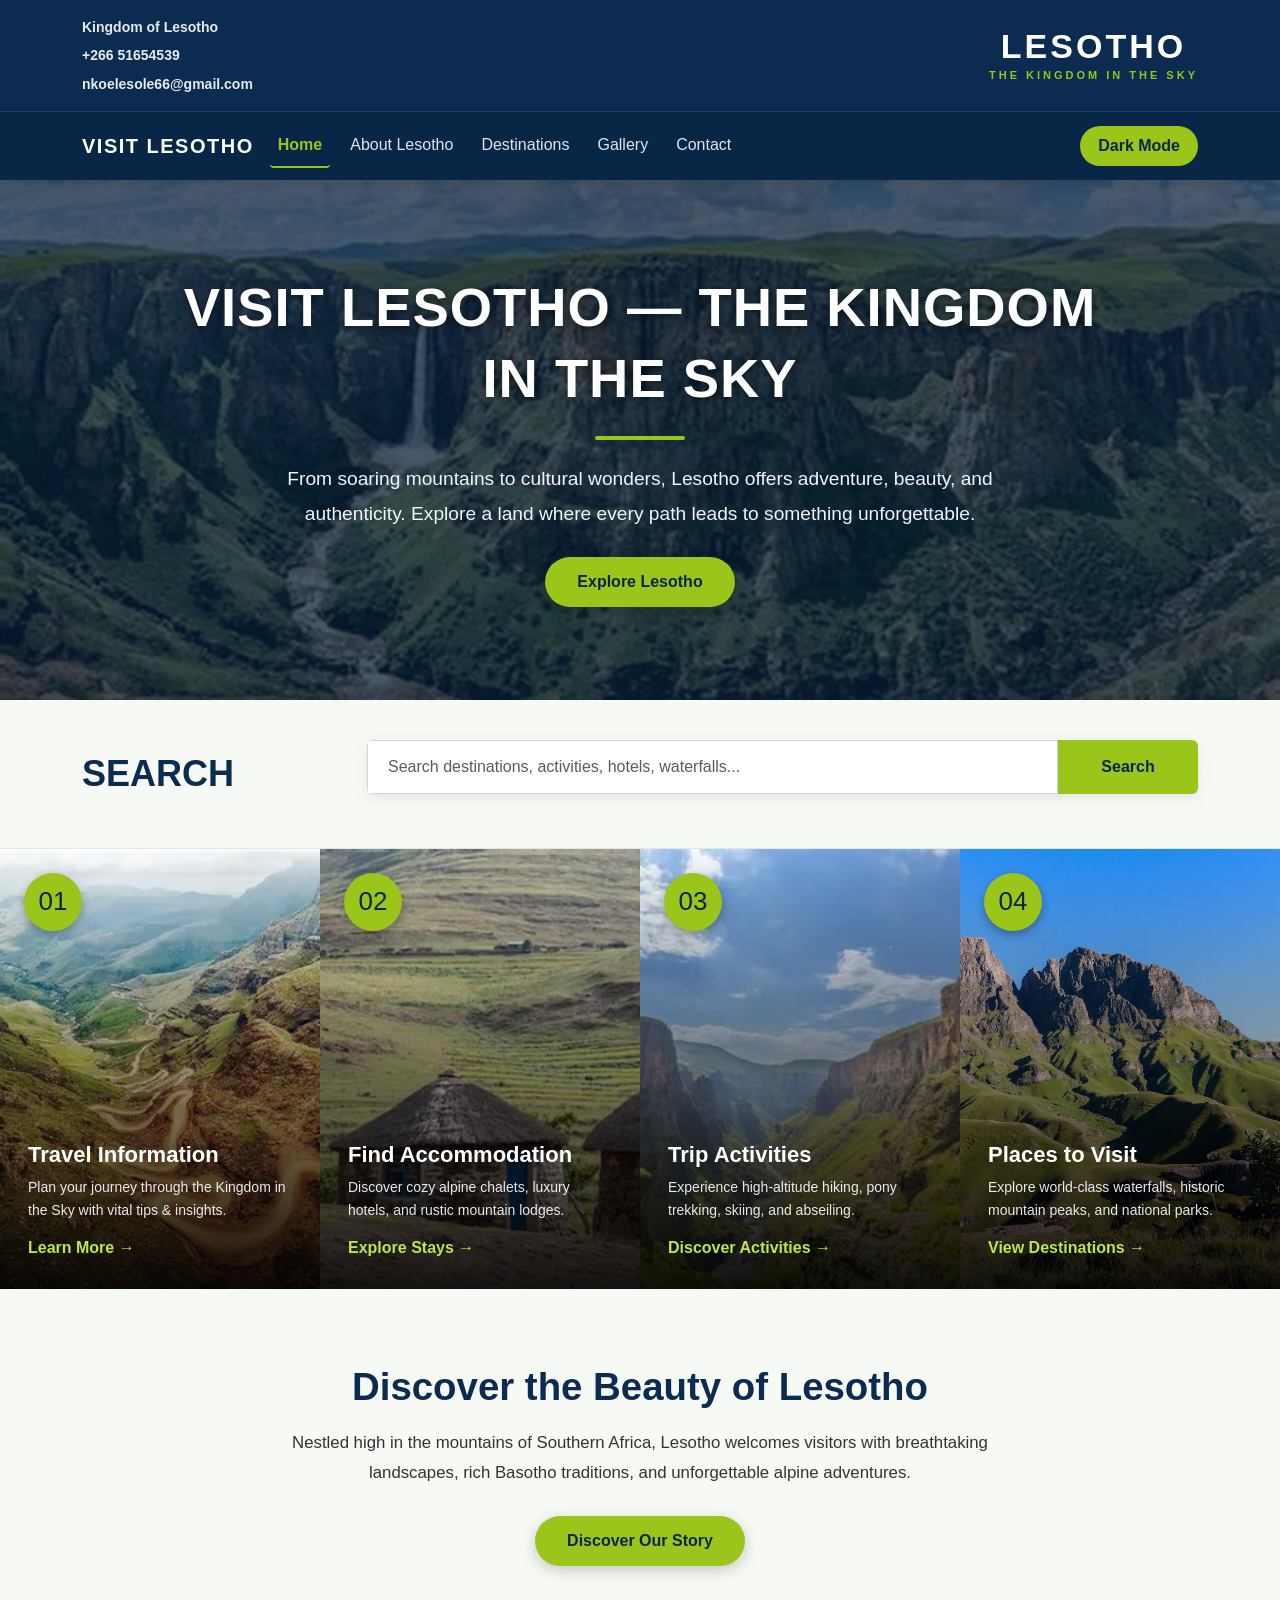
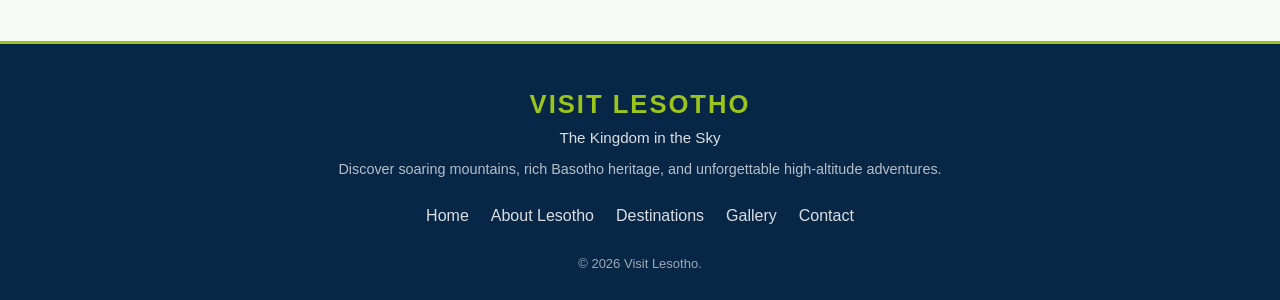
==== index.html @ ce3b3752 "Add files via upload" ====
<!DOCTYPE html>
<html lang="en">

<head>
    <meta charset="UTF-8">
    <meta name="viewport" content="width=device-width, initial-scale=1.0">
    <title>Visit Lesotho | The Kingdom in the Sky</title>

    <link href="https://cdn.jsdelivr.net/npm/bootstrap@5.3.3/dist/css/bootstrap.min.css" rel="stylesheet">

 
    <link rel="stylesheet" href="style.css">
</head>

<body>


    <header class="top-header">
        <div class="container">
            <div class="contact-info">
                <span><strong> Kingdom of Lesotho</strong></span>
                <span><strong>+266 51654539</strong></span>
                <span><strong>nkoelesole66@gmail.com</strong></span>
            </div>

            <div class="logo">
                <h1>LESOTHO</h1>
                <p>THE KINGDOM IN THE SKY</p>
            </div>
        </div>
    </header>

    <nav class="navbar navbar-expand-lg navbar-dark">
        <div class="container">
            <a class="navbar-brand" href="index.html">
                VISIT LESOTHO
            </a>

            <button class="navbar-toggler"
                    type="button"
                    data-bs-toggle="collapse"
                    data-bs-target="#mainNavbar"
                    aria-controls="mainNavbar"
                    aria-expanded="false"
                    aria-label="Toggle navigation">
                <span class="navbar-toggler-icon"></span>
            </button>

            <div class="collapse navbar-collapse" id="mainNavbar">
                <ul class="navbar-nav me-auto">
                    <li class="nav-item">
                        <a class="nav-link active" href="index.html">Home</a>
                    </li>
                    <li class="nav-item">
                        <a class="nav-link" href="about.html">About Lesotho</a>
                    </li>
                    <li class="nav-item">
                        <a class="nav-link" href="destinations.html">Destinations</a>
                    </li>
                    <li class="nav-item">
                        <a class="nav-link" href="gallery.html">Gallery</a>
                    </li>
                    <li class="nav-item">
                        <a class="nav-link" href="contact.html">Contact</a>
                    </li>
                </ul>

                <button id="themeToggle" class="btn theme-btn" type="button" aria-label="Toggle dark and light display modes">
                    Dark Mode
                </button>
            </div>
        </div>
    </nav>

    
    <main>


        <section class="hero-section">
            <div class="hero-content">
                <h2>VISIT LESOTHO — THE KINGDOM IN THE SKY</h2>
                <div class="heading-line"></div>
                <p>
                    From soaring mountains to cultural wonders, Lesotho offers adventure, beauty, and authenticity.
                    Explore a land where every path leads to something unforgettable.
                </p>
                <a href="destinations.html" class="btn explore-btn">Explore Lesotho</a>
            </div>
        </section>

        <section class="search-section">
            <div class="container">
                <div class="row align-items-center g-4">
                    <div class="col-lg-3 text-lg-start text-center">
                        <h2>SEARCH</h2>
                    </div>

                    <div class="col-lg-9">
                        <form id="searchForm" class="search-form">
                            <input type="search"
                                   id="searchInput"
                                   class="form-control"
                                   placeholder="Search destinations, activities, hotels, waterfalls..."
                                   aria-label="Search destinations and activities">

                            <button type="submit" class="btn search-btn">
                                Search
                            </button>
                        </form>

                        <div id="searchMessage" aria-live="polite"></div>
                    </div>
                </div>
            </div>
        </section>

       
        <section class="services-section">
            <div class="container-fluid p-0">
                <div class="row g-0">

                    <div class="col-12 col-sm-6 col-lg-3">
                        <article class="service-card">
                            <img src="OIP (2).webp" alt="Majestic mountains and scenic landscapes in Lesotho">
                            <div class="service-overlay">
                                <span class="service-icon">01</span>
                                <h3>Travel Information</h3>
                                <p>Plan your journey through the Kingdom in the Sky with vital tips &amp; insights.</p>
                                <a href="about.html" class="service-link">Learn More &rarr;</a>
                            </div>
                        </article>
                    </div>

                  
                    <div class="col-12 col-sm-6 col-lg-3">
                        <article class="service-card">
                            <img src="OIP (3).webp" alt="Comfortable hotel accommodation and mountain lodges in Lesotho">
                            <div class="service-overlay">
                                <span class="service-icon">02</span>
                                <h3>Find Accommodation</h3>
                                <p>Discover cozy alpine chalets, luxury hotels, and rustic mountain lodges.</p>
                                <a href="contact.html?destination=Accommodation" class="service-link">Explore Stays &rarr;</a>
                            </div>
                        </article>
                    </div>

                  
                    <div class="col-12 col-sm-6 col-lg-3">
                        <article class="service-card">
                            <img src="OIP.webp" alt="Outdoor hiking adventure in the Maluti mountains">
                            <div class="service-overlay">
                                <span class="service-icon">03</span>
                                <h3>Trip Activities</h3>
                                <p>Experience high-altitude hiking, pony trekking, skiing, and abseiling.</p>
                                <a href="destinations.html" class="service-link">Discover Activities &rarr;</a>
                            </div>
                        </article>
                    </div>

                 
                    <div class="col-12 col-sm-6 col-lg-3">
                        <article class="service-card">
                            <img src="Mountain-landscape-in-Lesotho.jpg" alt="Spectacular panoramic mountain landscape in Lesotho">
                            <div class="service-overlay">
                                <span class="service-icon">04</span>
                                <h3>Places to Visit</h3>
                                <p>Explore world-class waterfalls, historic mountain peaks, and national parks.</p>
                                <a href="destinations.html" class="service-link">View Destinations &rarr;</a>
                            </div>
                        </article>
                    </div>

                </div>
            </div>
        </section>

     
        <section class="welcome-section">
            <div class="container">
                <h2>Discover the Beauty of Lesotho</h2>
                <p>
                    Nestled high in the mountains of Southern Africa, Lesotho welcomes visitors with breathtaking landscapes,
                    rich Basotho traditions, and unforgettable alpine adventures.
                </p>
                <a href="about.html" class="btn explore-btn">Discover Our Story</a>
            </div>
        </section>

    </main>

   
    <footer class="footer">
        <div class="container">
            <h3>VISIT LESOTHO</h3>
            <p class="footer-tagline">The Kingdom in the Sky</p>
            <p class="footer-desc">
                Discover soaring mountains, rich Basotho heritage, and unforgettable high-altitude adventures.
            </p>

            <div class="footer-links">
                <a href="index.html">Home</a>
                <a href="about.html">About Lesotho</a>
                <a href="destinations.html">Destinations</a>
                <a href="gallery.html">Gallery</a>
                <a href="contact.html">Contact</a>
            </div>

            <p class="copyright">
                &copy; 2026 Visit Lesotho.
            </p>
        </div>
    </footer>

    
    <script src="https://cdn.jsdelivr.net/npm/bootstrap@5.3.3/dist/js/bootstrap.bundle.min.js"></script>

   
    <script src="script.js"></script>

</body>
</html>
---- style.css ----
:root {
    --primary-color: #0b2b50;
    --primary-dark: #082747;
    --primary-light: #164273;
    --accent-color: #9bc51b;
    --accent-hover: #82a813;
    --accent-light: #b9e94b;
    --text-color: #333333;
    --text-muted: #666666;
    --bg-color: #ffffff;
    --bg-alt: #f7f9f5;
    --card-bg: #ffffff;
    --card-border: rgba(0, 0, 0, 0.08);
    --input-bg: #ffffff;
    --input-border: #ced4da;
    --info-box-bg: #e8f1fa;
    --info-box-border: #0b2b50;
    --shadow: 0 4px 15px rgba(0, 0, 0, 0.08);
    --shadow-hover: 0 8px 25px rgba(0, 0, 0, 0.15);
    --radius: 10px;
    --transition: all 0.3s ease;
}


body.dark-mode {
    --primary-color: #082747;
    --primary-dark: #051a30;
    --primary-light: #123456;
    --text-color: #f1f5f9;
    --text-muted: #94a3b8;
    --bg-color: #0d1721;
    --bg-alt: #132232;
    --card-bg: #172635;
    --card-border: rgba(255, 255, 255, 0.08);
    --input-bg: #1f3246;
    --input-border: #334d66;
    --info-box-bg: #1a2f44;
    --info-box-border: #9bc51b;
    --shadow: 0 4px 15px rgba(0, 0, 0, 0.4);
    --shadow-hover: 0 8px 25px rgba(0, 0, 0, 0.6);
}

* {
    box-sizing: border-box;
}

html {
    scroll-behavior: smooth;
}

body {
    margin: 0;
    font-family: -apple-system, BlinkMacSystemFont, "Segoe UI", Roboto, "Helvetica Neue", Arial, sans-serif;
    color: var(--text-color);
    background-color: var(--bg-color);
    line-height: 1.6;
    transition: background-color 0.3s ease, color 0.3s ease;
}

img {
    max-width: 100%;
    height: auto;
}

a {
    color: var(--primary-color);
    text-decoration: none;
    transition: var(--transition);
}

body.dark-mode a {
    color: var(--accent-light);
}

a:hover {
    color: var(--accent-color);
}


.top-header {
    background: var(--primary-color);
    color: #ffffff;
    padding: 16px 0;
    border-bottom: 1px solid rgba(255, 255, 255, 0.1);
}

.top-header .container {
    display: flex;
    justify-content: space-between;
    align-items: center;
    gap: 20px;
    flex-wrap: wrap;
}

.contact-info {
    display: flex;
    flex-direction: column;
    gap: 6px;
    font-size: 14px;
}

.contact-info span {
    display: inline-flex;
    align-items: center;
    gap: 8px;
    color: rgba(255, 255, 255, 0.9);
}

.logo {
    text-align: center;
}

.logo h1 {
    font-size: 34px;
    font-weight: 800;
    margin: 0;
    letter-spacing: 3px;
    color: #ffffff;
}

.logo p {
    font-size: 11px;
    letter-spacing: 3px;
    color: var(--accent-color);
    margin: 0;
    font-weight: 600;
    text-transform: uppercase;
}


.navbar {
    background-color: var(--primary-dark) !important;
    padding: 12px 0;
    box-shadow: 0 2px 10px rgba(0, 0, 0, 0.15);
    position: sticky;
    top: 0;
    z-index: 1000;
}

.navbar-brand {
    font-weight: 800;
    letter-spacing: 1.5px;
    color: #ffffff !important;
    font-size: 1.25rem;
    display: inline-flex;
    align-items: center;
    gap: 8px;
}

.navbar .nav-link {
    color: rgba(255, 255, 255, 0.88) !important;
    margin-right: 12px;
    font-weight: 500;
    padding: 8px 14px;
    border-radius: 4px;
    transition: var(--transition);
}

.navbar .nav-link:hover {
    color: var(--accent-color) !important;
}

.navbar .nav-link.active {
    color: var(--accent-color) !important;
    font-weight: 700;
    border-bottom: 2px solid var(--accent-color);
}

.theme-btn {
    background: var(--accent-color);
    color: var(--primary-dark);
    font-weight: 700;
    border: none;
    padding: 8px 18px;
    border-radius: 20px;
    transition: var(--transition);
    cursor: pointer;
}

.theme-btn:hover {
    background: #ffffff;
    color: var(--primary-dark);
    transform: translateY(-2px);
    box-shadow: 0 4px 10px rgba(0, 0, 0, 0.15);
}

body.dark-mode .theme-btn {
    background: #ffffff;
    color: var(--primary-dark);
}

body.dark-mode .theme-btn:hover {
    background: var(--accent-color);
    color: var(--primary-dark);
}

.hero-section,
.home-hero,
.about-hero,
.destination-hero,
.gallery-hero,
.contact-hero {
    position: relative;
    background-size: cover;
    background-position: center;
    display: flex;
    align-items: center;
    justify-content: center;
    text-align: center;
    color: #ffffff;
    padding: 70px 20px;
}

.hero-section,
.home-hero {
    min-height: 520px;
    background-image: linear-gradient(rgba(5, 28, 58, 0.72), rgba(5, 28, 58, 0.72)), url('OIP (1).webp');
}

.about-hero {
    min-height: 380px;
    background-image: linear-gradient(rgba(5, 28, 58, 0.7), rgba(5, 28, 58, 0.7)), url('Lesotho.webp');
}

.destination-hero {
    min-height: 380px;
    background-image: linear-gradient(rgba(5, 28, 58, 0.7), rgba(5, 28, 58, 0.7)), url('R.jpg');
}

.gallery-hero {
    min-height: 340px;
    background-image: linear-gradient(rgba(5, 28, 58, 0.7), rgba(5, 28, 58, 0.7)), url('Mountain-landscape-in-Lesotho.jpg');
}

.contact-hero {
    min-height: 340px;
    background-image: linear-gradient(rgba(5, 28, 58, 0.7), rgba(5, 28, 58, 0.7)), url('avani.jpg');
}

.hero-content {
    max-width: 950px;
    z-index: 2;
}

.hero-section h1,
.hero-section h2,
.about-hero h1,
.destination-hero h1,
.gallery-hero h1,
.contact-hero h1 {
    font-size: clamp(2rem, 4.5vw, 3.4rem);
    font-weight: 800;
    line-height: 1.3;
    letter-spacing: 1px;
    color: #ffffff;
    text-shadow: 0 2px 8px rgba(0, 0, 0, 0.5);
}

.heading-line {
    width: 90px;
    height: 4px;
    background: var(--accent-color);
    margin: 22px auto;
    border-radius: 2px;
}

.hero-content p,
.lead-subtitle {
    font-size: clamp(1rem, 2vw, 1.2rem);
    line-height: 1.8;
    max-width: 750px;
    margin: 0 auto 25px;
    color: #f1f5f9;
}

.explore-btn {
    background: var(--accent-color);
    color: var(--primary-dark);
    padding: 13px 32px;
    font-weight: 700;
    border-radius: 25px;
    transition: var(--transition);
    display: inline-block;
    border: none;
    box-shadow: 0 4px 15px rgba(0, 0, 0, 0.2);
}

.explore-btn:hover {
    background: #ffffff;
    color: var(--primary-dark);
    transform: translateY(-3px);
    box-shadow: 0 6px 20px rgba(0, 0, 0, 0.3);
}



.search-section {
    background: var(--bg-alt);
    padding: 40px 0;
    border-bottom: 1px solid var(--card-border);
    transition: var(--transition);
}

.search-section h2 {
    font-size: 36px;
    font-weight: 800;
    color: var(--primary-color);
    margin: 0;
}

body.dark-mode .search-section h2 {
    color: var(--accent-light);
}

.search-form {
    display: flex;
    gap: 0;
    box-shadow: var(--shadow);
    border-radius: 6px;
    overflow: hidden;
}

.search-form input {
    min-height: 54px;
    border-radius: 0;
    padding: 14px 20px;
    border: 1px solid var(--input-border);
    background-color: var(--input-bg);
    color: var(--text-color);
    font-size: 1rem;
}

.search-form input:focus {
    box-shadow: none;
    border-color: var(--accent-color);
    background-color: var(--input-bg);
    color: var(--text-color);
}

.search-btn {
    background: var(--accent-color);
    color: var(--primary-dark);
    font-weight: 700;
    min-width: 140px;
    border-radius: 0;
    border: none;
    transition: var(--transition);
}

.search-btn:hover {
    background: var(--accent-hover);
    color: var(--primary-dark);
}

#searchMessage {
    margin-top: 14px;
    margin-bottom: 0;
    font-size: 0.95rem;
}

.search-results-box {
    margin-top: 14px;
    display: flex;
    flex-wrap: wrap;
    gap: 10px;
    align-items: center;
}

.search-result-pill {
    display: inline-flex;
    align-items: center;
    gap: 6px;
    background: var(--primary-color);
    color: #ffffff;
    padding: 6px 14px;
    border-radius: 20px;
    font-size: 0.88rem;
    font-weight: 600;
    transition: var(--transition);
}

.search-result-pill:hover {
    background: var(--accent-color);
    color: var(--primary-dark);
    transform: translateY(-2px);
}

body.dark-mode .search-result-pill {
    background: var(--info-box-bg);
    border: 1px solid var(--accent-color);
    color: var(--accent-light);
}

body.dark-mode .search-result-pill:hover {
    background: var(--accent-color);
    color: var(--primary-dark);
}



.services-section {
    padding: 0;
}

.service-box {
    width: 25%;
}

@media (max-width: 900px) {
    .service-box {
        width: 50%;
    }
}

@media (max-width: 520px) {
    .service-box {
        width: 100%;
    }
}

.service-card {
    height: 440px;
    position: relative;
    overflow: hidden;
    background: var(--primary-color);
}

.service-card img {
    width: 100%;
    height: 100%;
    object-fit: cover;
    transition: transform 0.6s cubic-bezier(0.25, 0.46, 0.45, 0.94);
}

.service-card:hover img {
    transform: scale(1.1);
}

.service-overlay {
    position: absolute;
    inset: 0;
    background: linear-gradient(to top, rgba(0, 0, 0, 0.9) 0%, rgba(0, 0, 0, 0.4) 50%, transparent 100%);
    display: flex;
    flex-direction: column;
    justify-content: flex-end;
    padding: 28px;
    color: #ffffff;
}

.service-icon {
    position: absolute;
    top: 24px;
    left: 24px;
    width: 58px;
    height: 58px;
    border-radius: 50%;
    background: var(--accent-color);
    color: var(--primary-dark);
    display: flex;
    align-items: center;
    justify-content: center;
    font-size: 26px;
    box-shadow: 0 4px 10px rgba(0, 0, 0, 0.3);
}

.service-overlay h3 {
    font-size: 22px;
    font-weight: 700;
    margin-bottom: 8px;
    color: #ffffff;
}

.service-overlay p {
    font-size: 14px;
    line-height: 1.6;
    color: rgba(255, 255, 255, 0.9);
    margin-bottom: 14px;
}

.service-link {
    color: var(--accent-light);
    text-decoration: none;
    font-weight: 700;
    display: inline-flex;
    align-items: center;
    gap: 6px;
    transition: var(--transition);
}

.service-link:hover {
    color: #ffffff;
    transform: translateX(4px);
}


.welcome-section {
    padding: 75px 20px;
    text-align: center;
    background: var(--bg-alt);
    transition: var(--transition);
}

.welcome-section h2,
.section-title {
    font-size: clamp(1.8rem, 3vw, 2.4rem);
    color: var(--primary-color);
    font-weight: 800;
    margin-bottom: 18px;
}

body.dark-mode .welcome-section h2,
body.dark-mode .section-title {
    color: var(--accent-light);
}

.welcome-section p {
    max-width: 750px;
    margin: 0 auto 28px;
    line-height: 1.8;
    color: var(--text-color);
    font-size: 1.05rem;
}


.about-section {
    padding: 65px 20px;
}

.about-image {
    width: 100%;
    height: 380px;
    object-fit: cover;
    border-radius: var(--radius);
    box-shadow: var(--shadow);
}

.about-card {
    background: var(--card-bg);
    padding: 28px;
    border-radius: var(--radius);
    height: 100%;
    box-shadow: var(--shadow);
    border: 1px solid var(--card-border);
    transition: var(--transition);
}

.about-card:hover {
    transform: translateY(-6px);
    box-shadow: var(--shadow-hover);
}

.about-card h3 {
    color: var(--primary-color);
    font-weight: 700;
    margin-bottom: 14px;
}

body.dark-mode .about-card h3 {
    color: var(--accent-light);
}

.fast-fact-card {
    background: var(--card-bg);
    border-radius: var(--radius);
    padding: 22px;
    text-align: center;
    box-shadow: var(--shadow);
    border-top: 4px solid var(--accent-color);
    height: 100%;
    transition: var(--transition);
}

.fast-fact-card:hover {
    transform: translateY(-4px);
}

.fast-fact-icon {
    font-size: 2.2rem;
    margin-bottom: 10px;
}

.fast-fact-title {
    font-size: 1.1rem;
    font-weight: 700;
    color: var(--primary-color);
    margin-bottom: 6px;
}

body.dark-mode .fast-fact-title {
    color: var(--accent-light);
}



.destination-section {
    padding: 60px 20px;
}

.destination-card {
    height: 100%;
    background: var(--card-bg);
    border: 1px solid var(--card-border);
    border-radius: var(--radius);
    overflow: hidden;
    box-shadow: var(--shadow);
    transition: var(--transition);
    display: flex;
    flex-direction: column;
}

.destination-card:hover {
    transform: translateY(-6px);
    box-shadow: var(--shadow-hover);
}

.destination-card img {
    width: 100%;
    height: 230px;
    object-fit: cover;
    transition: transform 0.5s ease;
}

.destination-card:hover img {
    transform: scale(1.05);
}

.destination-card .card-body {
    padding: 24px;
    display: flex;
    flex-direction: column;
    flex-grow: 1;
}

.destination-card h3 {
    color: var(--primary-color);
    font-size: 1.35rem;
    font-weight: 700;
    margin-bottom: 10px;
}

body.dark-mode .destination-card h3 {
    color: var(--accent-light);
}

.destination-card p {
    color: var(--text-color);
    flex-grow: 1;
    font-size: 0.95rem;
    margin-bottom: 18px;
}

.destination-card .btn {
    background-color: var(--primary-color);
    color: #ffffff;
    border: none;
    font-weight: 600;
    padding: 10px 20px;
    border-radius: 6px;
    transition: var(--transition);
    align-self: flex-start;
}

.destination-card .btn:hover {
    background-color: var(--accent-color);
    color: var(--primary-dark);
}

body.dark-mode .destination-card .btn {
    background-color: var(--accent-color);
    color: var(--primary-dark);
}

body.dark-mode .destination-card .btn:hover {
    background-color: #ffffff;
    color: var(--primary-dark);
}

.travel-tip {
    background-color: var(--info-box-bg);
    border-left: 5px solid var(--info-box-border);
    padding: 26px;
    border-radius: var(--radius);
    box-shadow: var(--shadow);
    transition: var(--transition);
}

.travel-tip h3 {
    color: var(--primary-color);
    font-weight: 700;
    margin-bottom: 8px;
}

body.dark-mode .travel-tip h3 {
    color: var(--accent-light);
}



.gallery-section {
    padding: 60px 20px;
}

.filter-btn {
    border: 2px solid var(--primary-color);
    color: var(--primary-color);
    background: transparent;
    padding: 9px 22px;
    border-radius: 25px;
    margin: 4px;
    font-weight: 600;
    transition: var(--transition);
    cursor: pointer;
}

.filter-btn:hover,
.filter-btn.active {
    background: var(--primary-color);
    color: #ffffff;
    box-shadow: 0 4px 10px rgba(0, 0, 0, 0.15);
}

body.dark-mode .filter-btn {
    border-color: var(--accent-color);
    color: var(--accent-light);
}

body.dark-mode .filter-btn:hover,
body.dark-mode .filter-btn.active {
    background: var(--accent-color);
    color: var(--primary-dark);
}

.gallery-item {
    position: relative;
    overflow: hidden;
    border-radius: var(--radius);
    box-shadow: var(--shadow);
    cursor: pointer;
    background: var(--card-bg);
    border: 1px solid var(--card-border);
    transition: var(--transition);
}

.gallery-item:hover {
    transform: translateY(-5px);
    box-shadow: var(--shadow-hover);
}

.gallery-item img {
    width: 100%;
    height: 240px;
    object-fit: cover;
    display: block;
    transition: transform 0.5s ease;
}

.gallery-item:hover img {
    transform: scale(1.08);
}

.gallery-caption {
    padding: 16px 18px;
    background: var(--card-bg);
    transition: var(--transition);
}

.gallery-caption h3 {
    font-size: 1.15rem;
    font-weight: 700;
    color: var(--primary-color);
    margin-bottom: 4px;
}

body.dark-mode .gallery-caption h3 {
    color: var(--accent-light);
}

.gallery-caption p {
    margin: 0;
    color: var(--text-muted);
    font-size: 0.9rem;
}

/* MODAL STYLES */
.modal-content {
    background: #0f172a;
    color: #ffffff;
    border-radius: var(--radius);
    border: 1px solid rgba(255, 255, 255, 0.1);
    box-shadow: 0 10px 30px rgba(0, 0, 0, 0.6);
}

.modal-header {
    border-bottom: 1px solid rgba(255, 255, 255, 0.1);
}

.modal-image {
    width: 100%;
    max-height: 75vh;
    object-fit: contain;
    border-radius: 6px;
}


.contact-section {
    padding: 60px 20px;
}

.contact-card {
    background: var(--card-bg);
    padding: 32px;
    border-radius: var(--radius);
    box-shadow: var(--shadow);
    border: 1px solid var(--card-border);
    height: 100%;
    transition: var(--transition);
}

.contact-card h2 {
    color: var(--primary-color);
    font-weight: 800;
    margin-bottom: 22px;
    font-size: 1.7rem;
}

body.dark-mode .contact-card h2 {
    color: var(--accent-light);
}

.form-label {
    font-weight: 600;
    color: var(--text-color);
    margin-bottom: 6px;
}

.form-control,
.form-select {
    padding: 12px 14px;
    background-color: var(--input-bg);
    color: var(--text-color);
    border: 1px solid var(--input-border);
    border-radius: 6px;
    transition: var(--transition);
}

.form-control:focus,
.form-select:focus {
    border-color: var(--primary-color);
    box-shadow: 0 0 0 0.2rem rgba(11, 43, 80, 0.15);
    background-color: var(--input-bg);
    color: var(--text-color);
}

body.dark-mode .form-control:focus,
body.dark-mode .form-select:focus {
    border-color: var(--accent-color);
    box-shadow: 0 0 0 0.2rem rgba(155, 197, 27, 0.25);
}

.btn-custom {
    background-color: var(--primary-color);
    color: #ffffff;
    border: none;
    padding: 12px 28px;
    font-weight: 700;
    border-radius: 6px;
    transition: var(--transition);
    cursor: pointer;
}

.btn-custom:hover {
    background-color: var(--accent-color);
    color: var(--primary-dark);
    transform: translateY(-2px);
    box-shadow: 0 4px 12px rgba(0, 0, 0, 0.15);
}

body.dark-mode .btn-custom {
    background-color: var(--accent-color);
    color: var(--primary-dark);
}

body.dark-mode .btn-custom:hover {
    background-color: #ffffff;
    color: var(--primary-dark);
}

.info-box {
    background: var(--info-box-bg);
    border-left: 5px solid var(--info-box-border);
    padding: 20px;
    border-radius: 8px;
    margin-bottom: 18px;
    transition: var(--transition);
}

.info-box h3 {
    color: var(--primary-color);
    font-size: 1.15rem;
    font-weight: 700;
    margin-bottom: 6px;
}

body.dark-mode .info-box h3 {
    color: var(--accent-light);
}


.footer {
    background: var(--primary-dark);
    color: #ffffff;
    text-align: center;
    padding: 45px 20px 25px;
    border-top: 3px solid var(--accent-color);
}

.footer h3 {
    color: var(--accent-color);
    font-weight: 800;
    font-size: 1.6rem;
    letter-spacing: 2px;
    margin-bottom: 6px;
}

.footer-tagline {
    font-size: 0.95rem;
    color: rgba(255, 255, 255, 0.85);
    margin-bottom: 8px;
    font-weight: 500;
}

.footer-desc {
    max-width: 650px;
    margin: 0 auto 20px;
    color: rgba(255, 255, 255, 0.7);
    font-size: 0.9rem;
}

.footer-links {
    display: flex;
    justify-content: center;
    flex-wrap: wrap;
    gap: 22px;
    margin: 22px 0;
}

.footer-links a {
    color: rgba(255, 255, 255, 0.85);
    text-decoration: none;
    font-weight: 500;
    transition: var(--transition);
}

.footer-links a:hover {
    color: var(--accent-color);
}

.copyright {
    font-size: 13px;
    color: rgba(255, 255, 255, 0.6);
    margin-top: 25px;
    margin-bottom: 0;
}


@media (max-width: 768px) {
    .top-header .container {
        flex-direction: column;
        text-align: center;
    }

    .contact-info {
        align-items: center;
    }

    .logo {
        order: -1;
    }

    .hero-section {
        min-height: 440px;
    }

    .search-section h2 {
        font-size: 28px;
        text-align: center;
        margin-bottom: 16px;
    }

    .search-form {
        flex-direction: column;
        border-radius: 6px;
    }

    .search-btn {
        min-height: 48px;
        width: 100%;
    }

    .service-card {
        height: 380px;
    }

    .about-image {
        height: 260px;
    }

    .destination-card img {
        height: 200px;
    }

    .gallery-item img {
        height: 200px;
    }

    .contact-card {
        padding: 22px;
    }
}
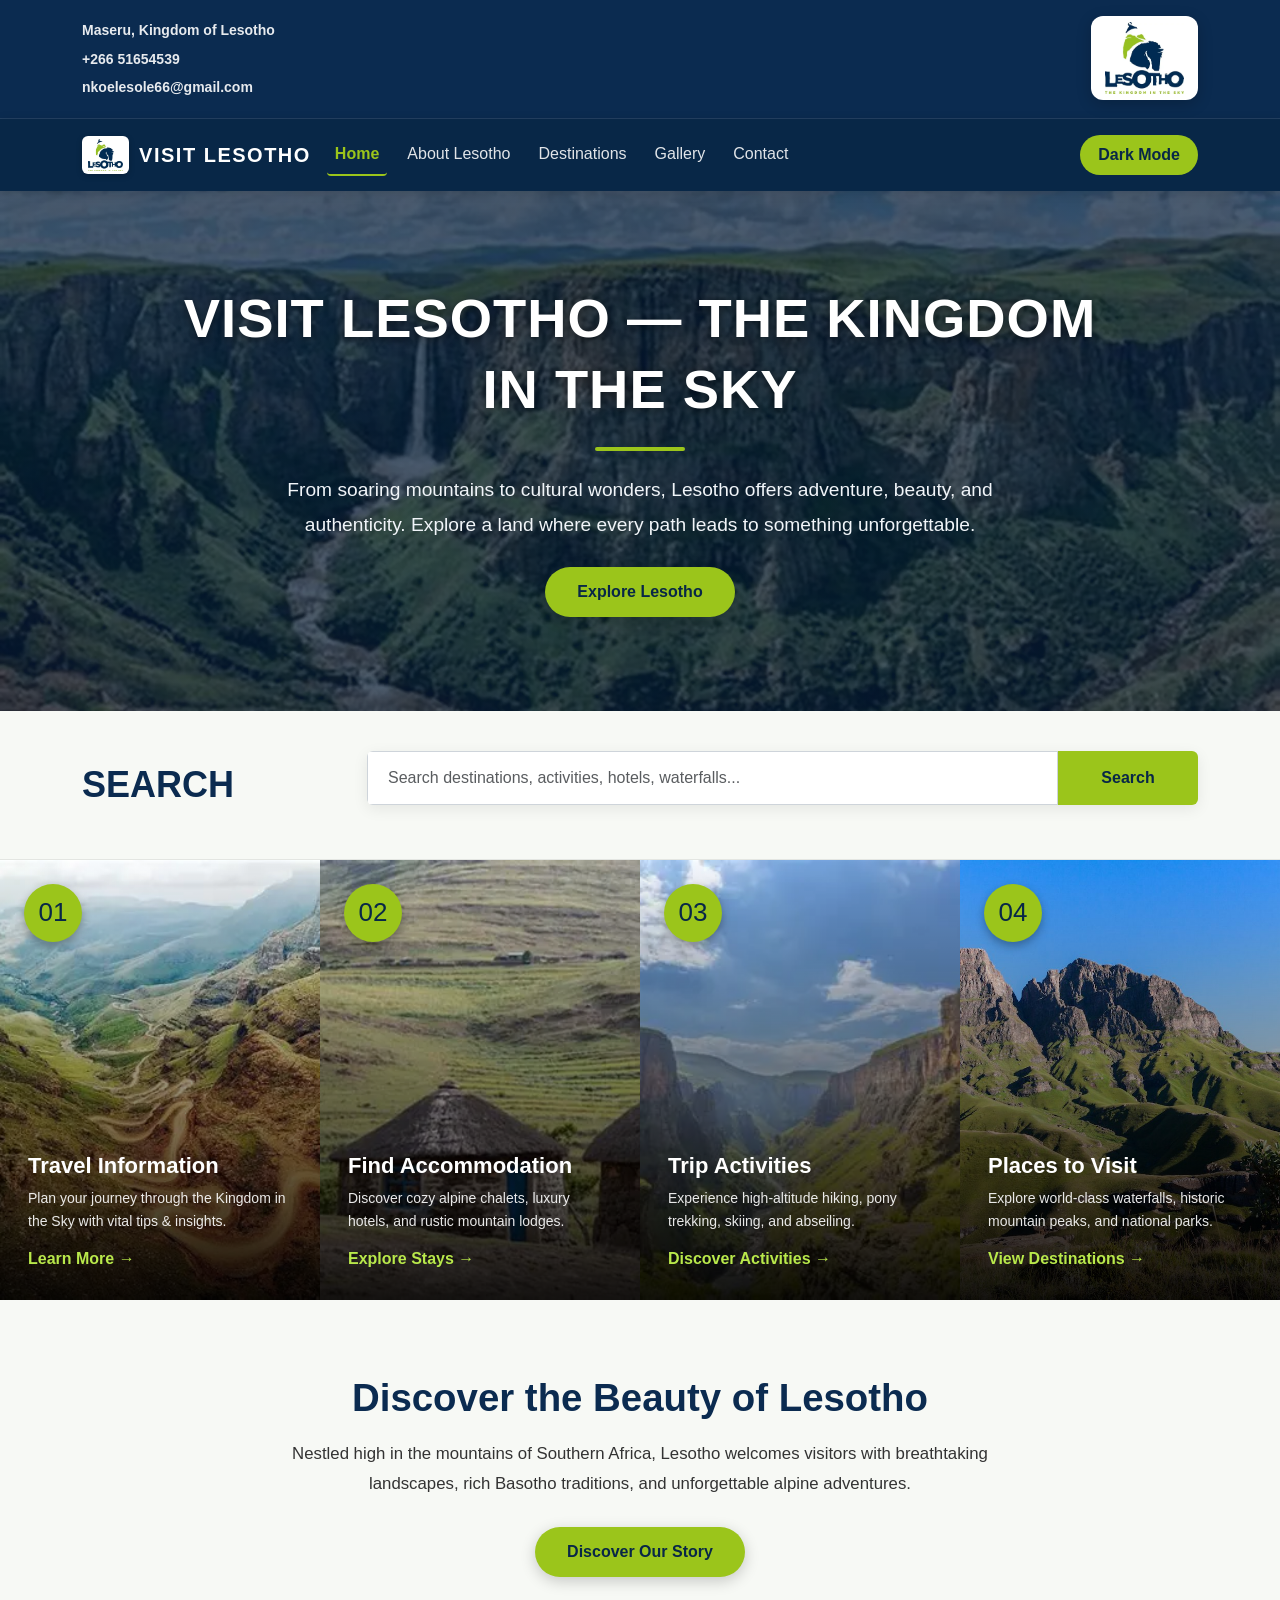
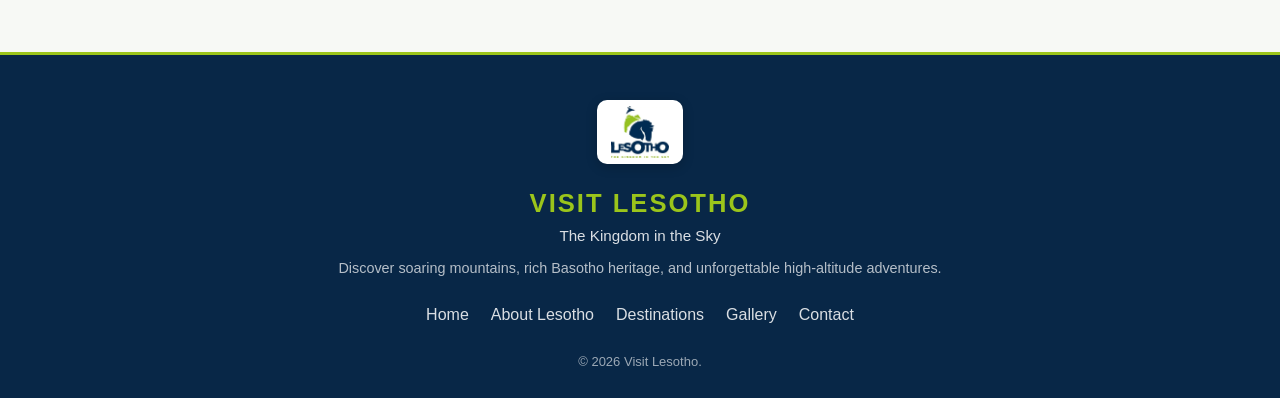
==== commit 0cc51eb4: "Add files via upload" ====
--- a/index.html
+++ b/index.html
@@ -6,6 +6,7 @@
     <meta name="viewport" content="width=device-width, initial-scale=1.0">
     <title>Visit Lesotho | The Kingdom in the Sky</title>
 
+    <link rel="icon" type="image/webp" href="logo.webp">
     <link href="https://cdn.jsdelivr.net/npm/bootstrap@5.3.3/dist/css/bootstrap.min.css" rel="stylesheet">
 
  
@@ -18,14 +19,15 @@
     <header class="top-header">
         <div class="container">
             <div class="contact-info">
-                <span><strong> Kingdom of Lesotho</strong></span>
+                <span><strong>Maseru, Kingdom of Lesotho</strong></span>
                 <span><strong>+266 51654539</strong></span>
                 <span><strong>nkoelesole66@gmail.com</strong></span>
             </div>
 
             <div class="logo">
-                <h1>LESOTHO</h1>
-                <p>THE KINGDOM IN THE SKY</p>
+                <a href="index.html" class="logo-badge" title="Visit Lesotho - The Kingdom in the Sky">
+                    <img src="logo.webp" alt="Lesotho - The Kingdom in the Sky" class="site-logo">
+                </a>
             </div>
         </div>
     </header>
@@ -33,7 +35,8 @@
     <nav class="navbar navbar-expand-lg navbar-dark">
         <div class="container">
             <a class="navbar-brand" href="index.html">
-                VISIT LESOTHO
+                <img src="logo.webp" alt="Lesotho Logo" class="navbar-logo">
+                <span>VISIT LESOTHO</span>
             </a>
 
             <button class="navbar-toggler"
@@ -191,6 +194,9 @@
    
     <footer class="footer">
         <div class="container">
+            <a href="index.html" class="footer-logo-wrap" title="Visit Lesotho">
+                <img src="logo.webp" alt="Lesotho Tourism Logo" class="footer-logo">
+            </a>
             <h3>VISIT LESOTHO</h3>
             <p class="footer-tagline">The Kingdom in the Sky</p>
             <p class="footer-desc">
--- a/style.css
+++ b/style.css
@@ -111,6 +111,30 @@
     text-align: center;
 }
 
+.logo-badge {
+    display: inline-flex;
+    align-items: center;
+    justify-content: center;
+    background: #ffffff;
+    padding: 6px 14px;
+    border-radius: 12px;
+    box-shadow: 0 4px 15px rgba(0, 0, 0, 0.2);
+    transition: var(--transition);
+    text-decoration: none;
+}
+
+.logo-badge:hover {
+    transform: translateY(-2px);
+    box-shadow: 0 6px 20px rgba(0, 0, 0, 0.3);
+}
+
+.site-logo {
+    height: 72px;
+    width: auto;
+    object-fit: contain;
+    display: block;
+}
+
 .logo h1 {
     font-size: 34px;
     font-weight: 800;
@@ -145,7 +169,22 @@
     font-size: 1.25rem;
     display: inline-flex;
     align-items: center;
-    gap: 8px;
+    gap: 10px;
+}
+
+.navbar-logo {
+    height: 38px;
+    width: auto;
+    object-fit: contain;
+    background: #ffffff;
+    padding: 3px 6px;
+    border-radius: 6px;
+    box-shadow: 0 2px 6px rgba(0, 0, 0, 0.2);
+    transition: transform 0.2s ease;
+}
+
+.navbar-brand:hover .navbar-logo {
+    transform: scale(1.05);
 }
 
 .navbar .nav-link {
@@ -915,6 +954,27 @@
     border-top: 3px solid var(--accent-color);
 }
 
+.footer-logo-wrap {
+    display: inline-block;
+    margin-bottom: 16px;
+    background: #ffffff;
+    padding: 6px 14px;
+    border-radius: 10px;
+    box-shadow: 0 3px 12px rgba(0, 0, 0, 0.2);
+    transition: var(--transition);
+}
+
+.footer-logo-wrap:hover {
+    transform: translateY(-2px);
+}
+
+.footer-logo {
+    height: 52px;
+    width: auto;
+    object-fit: contain;
+    display: block;
+}
+
 .footer h3 {
     color: var(--accent-color);
     font-weight: 800;
@@ -978,6 +1038,18 @@
         order: -1;
     }
 
+    .site-logo {
+        height: 58px;
+    }
+
+    .navbar-logo {
+        height: 32px;
+    }
+
+    .footer-logo {
+        height: 44px;
+    }
+
     .hero-section {
         min-height: 440px;
     }
